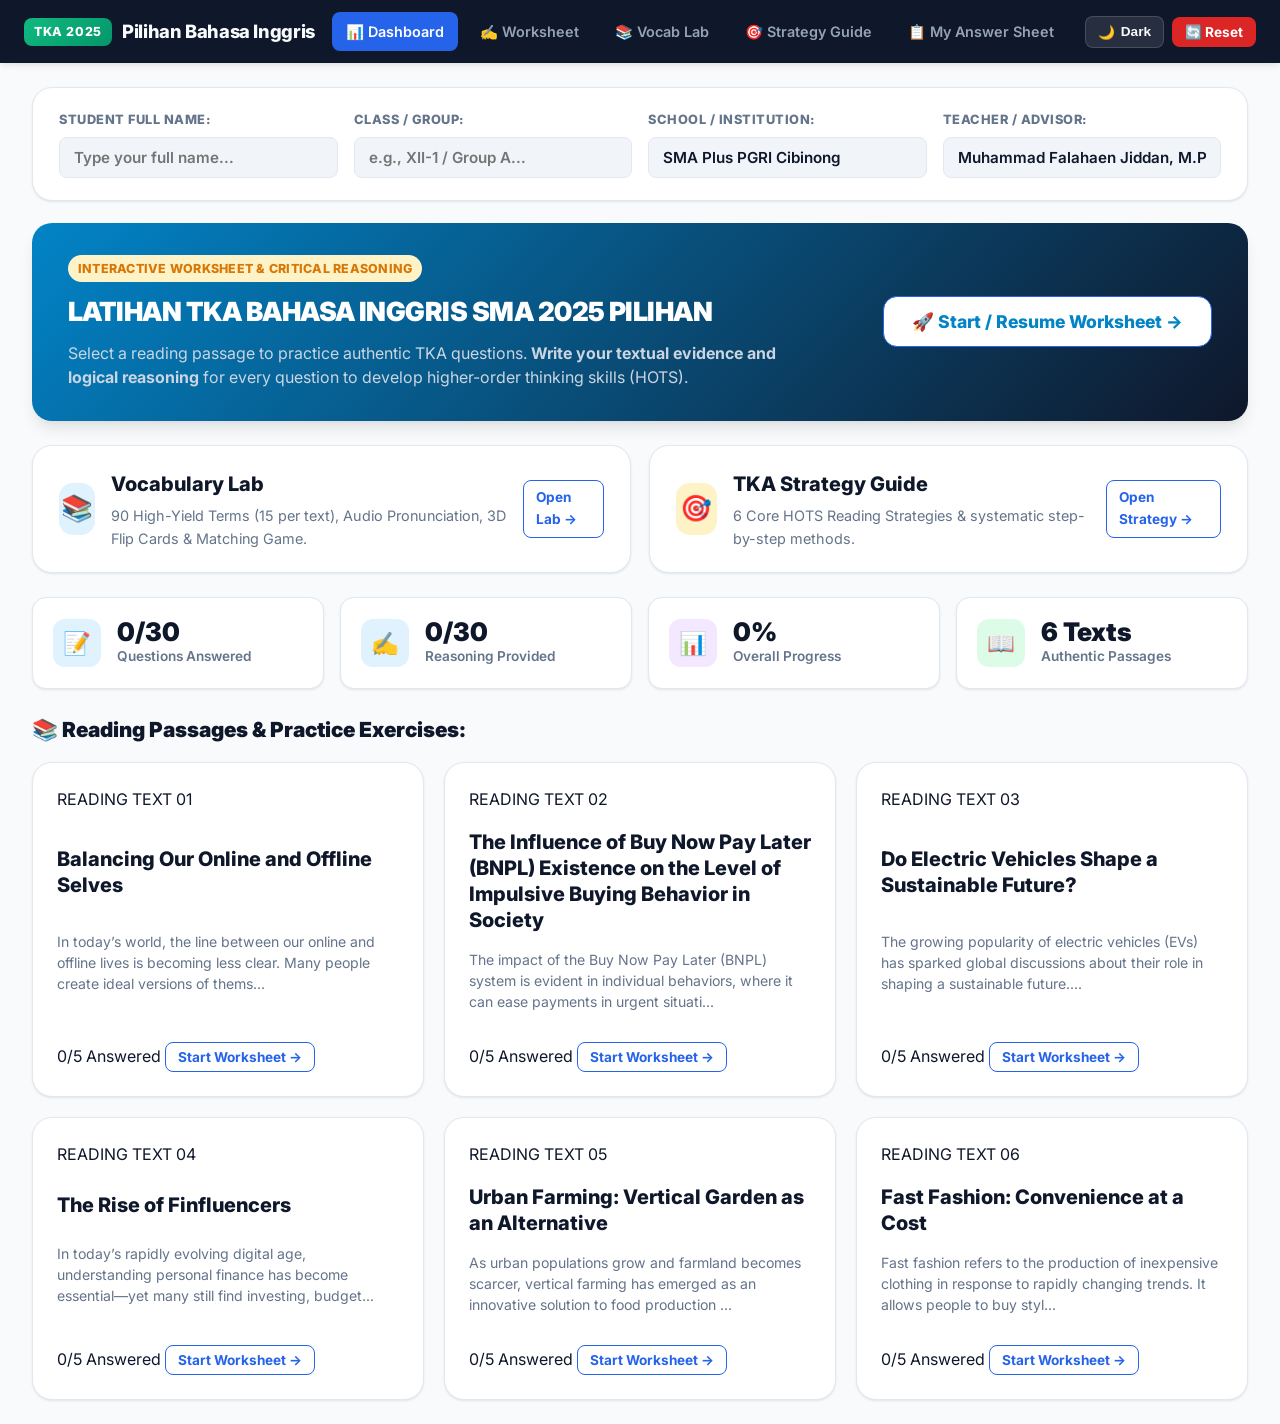
==== index.html @ 73c8a356 "Initial release: TKA Bahasa Inggris Pilihan 2025 Mobile Student Mode with 90 Specialized Vocab Lab t" ====
<!DOCTYPE html>
<html lang="en" data-theme="light">
<head>
  <meta charset="UTF-8">
  <meta name="viewport" content="width=device-width, initial-scale=1.0, maximum-scale=1.0, user-scalable=no">
  <title>LATIHAN TKA BAHASA INGGRIS SMA 2025 PILIHAN — Student Worksheet & Reasoning</title>
  <meta name="description" content="Latihan TKA Bahasa Inggris SMA 2025 Pilihan: 30 Soal HOTS Interaktif, Lembar Penalaran Kritis Siswa, Vocab Lab 90 Kata, & Panduan Strategi.">
  
  <!-- Google Fonts: Inter & Merriweather -->
  <link rel="preconnect" href="https://fonts.googleapis.com">
  <link rel="preconnect" href="https://fonts.gstatic.com" crossorigin>
  <link href="https://fonts.googleapis.com/css2?family=Inter:wght@400;500;600;700;800;900&family=Merriweather:ital,wght@0,300;0,400;0,700;1,300;1,400&display=swap" rel="stylesheet">
  
  <!-- Stylesheet -->
  <link rel="stylesheet" href="style.css">
</head>
<body>
  <div class="app-container">
    
    <!-- ==========================================
         TOP NAVIGATION BAR
    ========================================== -->
    <header class="navbar">
      <div class="nav-brand" onclick="setStudentView('dashboard')">
        <span class="student-badge">TKA 2025</span>
        <span class="brand-title">Pilihan Bahasa Inggris</span>
      </div>

      <nav>
        <ul class="nav-links">
          <li class="nav-item active" data-view="dashboard" onclick="setStudentView('dashboard')">📊 Dashboard</li>
          <li class="nav-item" data-view="student_workspace" onclick="setStudentView('student_workspace')">✍️ Worksheet</li>
          <li class="nav-item" data-view="vocab_lab" onclick="setStudentView('vocab_lab')">📚 Vocab Lab</li>
          <li class="nav-item" data-view="tka_strategy" onclick="setStudentView('tka_strategy')">🎯 Strategy Guide</li>
          <li class="nav-item" data-view="worksheet_summary" onclick="setStudentView('worksheet_summary')">📋 My Answer Sheet</li>
        </ul>
      </nav>

      <div class="nav-actions">
        <button class="btn-theme-toggle" id="theme-toggle" onclick="toggleStudentTheme()">
          <span id="theme-icon">🌙</span> <span id="theme-label">Dark</span>
        </button>
        <button class="btn btn-danger btn-sm" onclick="openStudentResetModal()">🔄 Reset</button>
      </div>
    </header>

    <!-- ==========================================
         MAIN VIEWS
    ========================================== -->
    <main class="main-view">

      <!-- 1. STUDENT DASHBOARD VIEW -->
      <section id="view-dashboard" class="view-section active">
        
        <!-- Student Identity Form Card -->
        <div class="student-id-card">
          <div class="student-input-group">
            <label class="student-input-label">Student Full Name:</label>
            <input type="text" id="input-student-name" class="student-input-field" placeholder="Type your full name..." onchange="saveStudentProfile()">
          </div>
          <div class="student-input-group">
            <label class="student-input-label">Class / Group:</label>
            <input type="text" id="input-student-class" class="student-input-field" placeholder="e.g., XII-1 / Group A..." onchange="saveStudentProfile()">
          </div>
          <div class="student-input-group">
            <label class="student-input-label">School / Institution:</label>
            <input type="text" id="input-student-school" class="student-input-field" value="SMA Plus PGRI Cibinong" onchange="saveStudentProfile()">
          </div>
          <div class="student-input-group">
            <label class="student-input-label">Teacher / Advisor:</label>
            <input type="text" id="input-student-teacher" class="student-input-field" value="Muhammad Falahaen Jiddan, M.Pd. Gr." onchange="saveStudentProfile()">
          </div>
        </div>

        <!-- Student Hero Banner -->
        <div class="dashboard-hero-banner" style="background: linear-gradient(135deg, #0284c7, #0f172a);">
          <div>
            <span class="badge badge-amber" style="margin-bottom: 8px;">INTERACTIVE WORKSHEET & CRITICAL REASONING</span>
            <div class="dash-banner-title">LATIHAN TKA BAHASA INGGRIS SMA 2025 PILIHAN</div>
            <p class="dash-banner-subtitle">
              Select a reading passage to practice authentic TKA questions. <strong>Write your textual evidence and logical reasoning</strong> for every question to develop higher-order thinking skills (HOTS).
            </p>
          </div>
          <div>
            <button class="btn btn-primary btn-lg" style="background: white; color: #0284c7; font-weight: 800;" onclick="openStudentWorkspace(1)">
              🚀 Start / Resume Worksheet →
            </button>
          </div>
        </div>

        <!-- Quick Hub Cards -->
        <div class="dash-hub-grid">
          <div class="dash-hub-card" onclick="setStudentView('vocab_lab')">
            <div class="hub-card-left">
              <div class="hub-icon-box" style="background: #e0f2fe; color: #0284c7;">📚</div>
              <div>
                <h3 style="font-size: 1.25rem; font-weight: 800; color: var(--text-main); margin-bottom: 4px;">Vocabulary Lab</h3>
                <p style="font-size: 0.9rem; color: var(--text-muted);">90 High-Yield Terms (15 per text), Audio Pronunciation, 3D Flip Cards & Matching Game.</p>
              </div>
            </div>
            <span class="btn btn-outline btn-sm">Open Lab →</span>
          </div>

          <div class="dash-hub-card" onclick="setStudentView('tka_strategy')">
            <div class="hub-card-left">
              <div class="hub-icon-box" style="background: var(--accent-amber-light); color: var(--accent-amber);">🎯</div>
              <div>
                <h3 style="font-size: 1.25rem; font-weight: 800; color: var(--text-main); margin-bottom: 4px;">TKA Strategy Guide</h3>
                <p style="font-size: 0.9rem; color: var(--text-muted);">6 Core HOTS Reading Strategies & systematic step-by-step methods.</p>
              </div>
            </div>
            <span class="btn btn-outline btn-sm">Open Strategy →</span>
          </div>
        </div>

        <!-- Stats Overview -->
        <div class="overview-stats-grid">
          <div class="stat-card">
            <div class="stat-icon" style="background: #e0f2fe; color: #0284c7;">📝</div>
            <div>
              <div class="stat-val" id="student-stat-answered">0/30</div>
              <div class="stat-label">Questions Answered</div>
            </div>
          </div>
          <div class="stat-card">
            <div class="stat-icon" style="background: var(--accent-cyan-light); color: var(--academic-blue);">✍️</div>
            <div>
              <div class="stat-val" id="student-stat-reasoned">0/30</div>
              <div class="stat-label">Reasoning Provided</div>
            </div>
          </div>
          <div class="stat-card">
            <div class="stat-icon" style="background: var(--accent-purple-light); color: var(--accent-purple);">📊</div>
            <div>
              <div class="stat-val" id="student-stat-progress">0%</div>
              <div class="stat-label">Overall Progress</div>
            </div>
          </div>
          <div class="stat-card">
            <div class="stat-icon" style="background: #dcfce7; color: #059669;">📖</div>
            <div>
              <div class="stat-val">6 Texts</div>
              <div class="stat-label">Authentic Passages</div>
            </div>
          </div>
        </div>

        <!-- 6 Text Cards Grid -->
        <h3 style="font-size: 1.3rem; font-weight: 900; color: var(--text-main); margin: 24px 0 16px 0;">📚 Reading Passages & Practice Exercises:</h3>
        <div class="text-cards-grid" id="student-dashboard-cards"></div>
      </section>

      <!-- 2. STUDENT WORKSPACE -->
      <section id="view-student_workspace" class="view-section">
        
        <!-- Top Toolbar -->
        <div class="workspace-top-bar">
          <div style="display: flex; align-items: center; gap: 12px; flex-wrap: wrap;">
            <button class="btn btn-secondary btn-sm" onclick="setStudentView('dashboard')">← Dashboard</button>
            <div id="student-ws-title" style="font-size: 1.15rem; font-weight: 800; color: var(--text-main);"></div>
          </div>

          <div class="font-size-control-group">
            <span style="font-size: 0.8rem; font-weight: 700; color: var(--text-muted); margin-right: 4px;">Typography:</span>
            <button class="btn-font-ctrl" onclick="changeStudentFontSize(-1)">A-</button>
            <button class="btn-font-ctrl" onclick="changeStudentFontSize(0)">Default</button>
            <button class="btn-font-ctrl" onclick="changeStudentFontSize(1)">A+</button>
            <button class="btn-font-ctrl" onclick="toggleStudentFontFamily()" style="margin-left: 6px;">Font: <span id="student-font-label">Serif</span></button>
          </div>
        </div>

        <!-- Mobile View Toggle -->
        <div class="mobile-tab-switch">
          <button class="mobile-switch-btn active" id="btn-mobile-read" onclick="setMobileViewTab('read')">📖 1. Read Passage</button>
          <button class="mobile-switch-btn" id="btn-mobile-quiz" onclick="setMobileViewTab('quiz')">✍️ 2. Questions & Reasons</button>
        </div>

        <!-- Split Grid Workspace -->
        <div class="workspace-split-container">
          
          <!-- LEFT PANEL: READING TEXT -->
          <div class="workspace-left-panel" id="student-reading-panel">
            <h2 class="reading-article-title" id="student-reading-title"></h2>
            <div class="reading-citation" id="student-reading-citation"></div>
            <div id="student-reading-content"></div>
          </div>

          <!-- RIGHT PANEL: QUESTIONS & REASONING -->
          <div class="workspace-right-panel" id="student-practice-panel">
            <div class="practice-header-bar">
              <span style="font-weight: 800; color: var(--text-main); font-size: 1.05rem;">Select Question Number:</span>
              <div class="practice-q-nav" id="student-practice-q-nav"></div>
            </div>

            <div id="student-practice-canvas"></div>
          </div>

        </div>
      </section>

      <!-- 3. VOCABULARY LAB (STUDENT VIEW) -->
      <section id="view-vocab_lab" class="view-section">
        <div class="global-vocab-container">
          <div style="background: var(--bg-card); padding: 24px 30px; border-radius: 14px; border: 1px solid var(--border-color); display: flex; justify-content: space-between; align-items: center; flex-wrap: wrap; gap: 16px;">
            <div>
              <h2 style="font-size: 1.6rem; font-weight: 900; color: var(--text-main); margin-bottom: 4px;">📚 Vocabulary & Concept Lab</h2>
              <p style="font-size: 0.95rem; color: var(--text-muted);">90 High-Yield Specialized Terms (15 per Text): 3D Flip Cards, Match Words Game, Context Quiz, and Live Search Master Table.</p>
            </div>
            <button class="btn btn-secondary btn-sm" onclick="setStudentView('dashboard')">← Dashboard</button>
          </div>

          <!-- Text Filter -->
          <div class="vocab-filter-pills">
            <button class="vocab-filter-pill active" data-textfilter="all" onclick="filterStudentVocab('all')">All Passages (90 Words)</button>
            <button class="vocab-filter-pill" data-textfilter="1" onclick="filterStudentVocab(1)">Text 1: Online & Offline (15)</button>
            <button class="vocab-filter-pill" data-textfilter="2" onclick="filterStudentVocab(2)">Text 2: BNPL Impact (15)</button>
            <button class="vocab-filter-pill" data-textfilter="3" onclick="filterStudentVocab(3)">Text 3: Electric Vehicles (15)</button>
            <button class="vocab-filter-pill" data-textfilter="4" onclick="filterStudentVocab(4)">Text 4: Finfluencers (15)</button>
            <button class="vocab-filter-pill" data-textfilter="5" onclick="filterStudentVocab(5)">Text 5: Vertical Garden (15)</button>
            <button class="vocab-filter-pill" data-textfilter="6" onclick="filterStudentVocab(6)">Text 6: Fast Fashion (15)</button>
          </div>

          <!-- Activity Nav -->
          <div class="vocab-activity-nav">
            <button class="vocab-mode-btn active" data-mode="flipcard" onclick="setStudentVocabActivity('flipcard')">🎴 1. 3D Flip Cards</button>
            <button class="vocab-mode-btn" data-mode="matching" onclick="setStudentVocabActivity('matching')">🧩 2. Match Words Game</button>
            <button class="vocab-mode-btn" data-mode="context" onclick="setStudentVocabActivity('context')">💡 3. Context Challenge</button>
            <button class="vocab-mode-btn" data-mode="list" onclick="setStudentVocabActivity('list')">📋 4. Word Master Table</button>
          </div>

          <div id="student-vocab-content-area"></div>
        </div>
      </section>

      <!-- 4. TKA STRATEGY (STUDENT VIEW) -->
      <section id="view-tka_strategy" class="view-section">
        <div class="strategy-container">
          <div style="background: var(--bg-card); padding: 24px 30px; border-radius: 14px; border: 1px solid var(--border-color); display: flex; justify-content: space-between; align-items: center; flex-wrap: wrap; gap: 16px;">
            <div>
              <h2 style="font-size: 1.6rem; font-weight: 900; color: var(--text-main); margin-bottom: 4px;">🎯 TKA Strategy Guide (HOTS Reading Formulas)</h2>
              <p style="font-size: 0.95rem; color: var(--text-muted);">6 Core Reading Comprehension Strategies, Systematic Steps, and Trap Analysis.</p>
            </div>
            <button class="btn btn-secondary btn-sm" onclick="setStudentView('dashboard')">← Dashboard</button>
          </div>

          <div class="strategy-grid" id="student-strategy-cards-container"></div>
        </div>
      </section>

      <!-- 5. WORKSHEET SUMMARY & CHECK (STUDENT VIEW) -->
      <section id="view-worksheet_summary" class="view-section">
        <div id="student-summary-container"></div>
      </section>

    </main>

    <!-- ==========================================
         FIXED BOTTOM NAVIGATION BAR (TOUCH UI FOR HP)
    ========================================== -->
    <nav class="mobile-bottom-nav">
      <div class="bottom-nav-item active" data-view="dashboard" onclick="setStudentView('dashboard')">
        <span class="nav-icon">📊</span>
        <span>Dashboard</span>
      </div>
      <div class="bottom-nav-item" data-view="student_workspace" onclick="setStudentView('student_workspace')">
        <span class="nav-icon">✍️</span>
        <span>Worksheet</span>
      </div>
      <div class="bottom-nav-item" data-view="vocab_lab" onclick="setStudentView('vocab_lab')">
        <span class="nav-icon">📚</span>
        <span>Vocab Lab</span>
      </div>
      <div class="bottom-nav-item" data-view="tka_strategy" onclick="setStudentView('tka_strategy')">
        <span class="nav-icon">🎯</span>
        <span>Strategy</span>
      </div>
      <div class="bottom-nav-item" data-view="worksheet_summary" onclick="setStudentView('worksheet_summary')">
        <span class="nav-icon">📋</span>
        <span>Answer Sheet</span>
      </div>
    </nav>

    <!-- Floating Action Button for Peek Passage on Mobile -->
    <button class="btn-floating-peek" onclick="openPeekModal()" title="Peek Reading Passage">
      <span>👀 Peek Passage</span>
    </button>

    <!-- Bottom Sheet Modal Drawer for Peek Passage -->
    <div class="bottom-sheet-overlay" id="peek-sheet-overlay">
      <div class="bottom-sheet-drawer">
        <div class="bottom-sheet-header">
          <h3 id="peek-sheet-title" style="font-size: 1.15rem; font-weight: 800; color: var(--text-main);"></h3>
          <button class="btn btn-secondary btn-sm" onclick="closePeekModal()">✕ Close</button>
        </div>
        <div class="bottom-sheet-body" id="peek-sheet-body"></div>
      </div>
    </div>

    <!-- Reset Confirmation Modal -->
    <div class="modal-overlay" id="student-reset-modal">
      <div class="modal-content">
        <h3 style="font-size: 1.35rem; font-weight: 800; color: var(--accent-red); margin-bottom: 12px;">⚠️ Reset Worksheet?</h3>
        <p style="font-size: 0.95rem; color: var(--text-secondary); margin-bottom: 24px; line-height: 1.6;">
          This action will permanently clear all your selected answers and written reasoning. Are you sure you want to reset?
        </p>
        <div style="display: flex; justify-content: flex-end; gap: 12px;">
          <button class="btn btn-secondary" onclick="closeStudentModal('student-reset-modal')">Cancel</button>
          <button class="btn btn-danger" onclick="confirmStudentReset()">Yes, Reset Worksheet</button>
        </div>
      </div>
    </div>

    <!-- Toast Notification -->
    <div class="toast-container" id="toast-container"></div>

  </div>

  <!-- Scripts -->
  <script src="data.js"></script>
  <script src="student.js"></script>
</body>
</html>
---- style.css ----
/* ==========================================
   MPI TKA BAHASA INGGRIS - NARRATIVE TEXT
   STYLESHEET (style.css)
   Mobile-First Touch UI, Responsive Desktop Split View,
   4-Pillar Strategy Accordion, 3D Flipcards, Match Game,
   Floating Peek Bottom Sheet & Clean Print Layout.
========================================== */

:root {
  /* Common Accents */
  --academic-blue: #2563eb;
  --academic-blue-light: #3b82f6;
  --academic-blue-dark: #1d4ed8;
  --accent-cyan: #0ea5e9;
  --accent-cyan-light: #e0f2fe;
  --accent-teal: #0d9488;
  --accent-teal-light: #ccfbf1;
  --accent-amber: #d97706;
  --accent-amber-light: #fef3c7;
  --accent-red: #dc2626;
  --accent-red-light: #fee2e2;
  --accent-green: #16a34a;
  --accent-green-light: #dcfce7;
  --accent-purple: #9333ea;
  --accent-purple-light: #f3e8ff;

  /* LIGHT THEME VARIABLES */
  --bg-main: #f8fafc;
  --bg-card: #ffffff;
  --bg-card-alt: #f1f5f9;
  --bg-card-hover: #f8fafc;
  --bg-nav: #0f172a;
  --border-color: #e2e8f0;
  --border-focus: #3b82f6;

  --text-main: #0f172a;
  --text-secondary: #334155;
  --text-muted: #64748b;
  --text-light: #f8fafc;

  --reading-bg: #ffffff;
  --reading-text: #1e293b;
  --reading-border: #e2e8f0;
  --reading-p-num-bg: #e0f2fe;
  --reading-p-num-text: #0369a1;

  --shadow-sm: 0 1px 3px rgba(0,0,0,0.06), 0 1px 2px rgba(0,0,0,0.04);
  --shadow-md: 0 4px 6px -1px rgba(0,0,0,0.08), 0 2px 4px -2px rgba(0,0,0,0.05);
  --shadow-lg: 0 10px 15px -3px rgba(0,0,0,0.1), 0 4px 6px -4px rgba(0,0,0,0.05);
  --shadow-xl: 0 20px 25px -5px rgba(0,0,0,0.12), 0 8px 10px -6px rgba(0,0,0,0.06);

  --radius-sm: 8px;
  --radius-md: 14px;
  --radius-lg: 20px;
  --radius-full: 9999px;

  --font-sans: 'Inter', -apple-system, BlinkMacSystemFont, 'Segoe UI', Roboto, Helvetica, Arial, sans-serif;
  --font-serif: 'Merriweather', Georgia, serif;
}

/* DARK THEME VARIABLES */
[data-theme="dark"] {
  --bg-main: #0b0f19;
  --bg-card: #131b2e;
  --bg-card-alt: #1e293b;
  --bg-card-hover: #1c263c;
  --bg-nav: #070a12;
  --border-color: #27354f;
  --border-focus: #60a5fa;

  --text-main: #f1f5f9;
  --text-secondary: #cbd5e1;
  --text-muted: #94a3b8;
  --text-light: #ffffff;

  --reading-bg: #111827;
  --reading-text: #f3f4f6;
  --reading-border: #1f2937;
  --reading-p-num-bg: #1e3a8a;
  --reading-p-num-text: #93c5fd;

  --accent-cyan-light: #082f49;
  --accent-teal-light: #042f2e;
  --accent-amber-light: #451a03;
  --accent-red-light: #450a0a;
  --accent-green-light: #052e16;
  --accent-purple-light: #3b0764;

  --shadow-sm: 0 1px 3px rgba(0,0,0,0.4);
  --shadow-md: 0 4px 8px rgba(0,0,0,0.5);
  --shadow-lg: 0 10px 20px rgba(0,0,0,0.6);
  --shadow-xl: 0 20px 30px rgba(0,0,0,0.7);
}

/* RESET & BASE */
* {
  margin: 0;
  padding: 0;
  box-sizing: border-box;
  -webkit-tap-highlight-color: transparent;
  transition: background-color 0.2s ease, border-color 0.2s ease, color 0.2s ease;
}

button, a, input, select, textarea, .option-card, .btn, .nav-item, .flip-card-inner, .match-item, .q-pill, .vocab-filter-pill, .vocab-mode-btn, .tab-btn {
  touch-action: manipulation !important;
}

body {
  font-family: var(--font-sans);
  background-color: var(--bg-main);
  color: var(--text-main);
  line-height: 1.6;
  min-height: 100vh;
  display: flex;
  flex-direction: column;
}

.app-container {
  display: flex;
  flex-direction: column;
  min-height: 100vh;
  width: 100%;
}

/* ==========================================
   TOP HEADER NAVBAR
========================================== */
.navbar {
  background-color: var(--bg-nav);
  color: var(--text-light);
  padding: 12px 24px;
  display: flex;
  justify-content: space-between;
  align-items: center;
  position: sticky;
  top: 0;
  z-index: 100;
  box-shadow: var(--shadow-md);
}

.nav-brand {
  display: flex;
  align-items: center;
  gap: 10px;
  cursor: pointer;
  user-select: none;
}

.brand-badge {
  background: linear-gradient(135deg, #2563eb, #3b82f6);
  color: white;
  font-size: 0.78rem;
  font-weight: 800;
  padding: 4px 10px;
  border-radius: var(--radius-sm);
  letter-spacing: 0.05em;
}

.student-badge {
  background: linear-gradient(135deg, #10b981, #059669);
  color: white;
  font-size: 0.78rem;
  font-weight: 800;
  padding: 4px 10px;
  border-radius: var(--radius-sm);
  letter-spacing: 0.05em;
}

.brand-title {
  font-size: 1.15rem;
  font-weight: 800;
  letter-spacing: -0.02em;
}

.nav-links {
  display: flex;
  list-style: none;
  gap: 8px;
}

.nav-item {
  padding: 8px 14px;
  border-radius: var(--radius-sm);
  cursor: pointer;
  font-weight: 600;
  font-size: 0.9rem;
  color: #94a3b8;
  display: flex;
  align-items: center;
  gap: 6px;
  transition: all 0.2s ease;
}

.nav-item:hover {
  background-color: rgba(255,255,255,0.08);
  color: #f8fafc;
}

.nav-item.active {
  background-color: var(--academic-blue);
  color: white;
}

.nav-actions {
  display: flex;
  align-items: center;
  gap: 8px;
}

.btn-theme-toggle {
  background: rgba(255,255,255,0.1);
  border: 1px solid rgba(255,255,255,0.15);
  color: #f8fafc;
  padding: 7px 12px;
  border-radius: var(--radius-sm);
  font-size: 0.85rem;
  font-weight: 600;
  cursor: pointer;
  display: flex;
  align-items: center;
  gap: 6px;
}

.btn-theme-toggle:hover {
  background: rgba(255,255,255,0.2);
}

/* ==========================================
   FIXED BOTTOM NAVIGATION BAR (MOBILE TOUCH)
========================================== */
.mobile-bottom-nav {
  display: none;
  position: fixed;
  bottom: 0;
  left: 0;
  right: 0;
  height: 64px;
  background-color: var(--bg-card);
  border-top: 1px solid var(--border-color);
  box-shadow: 0 -4px 12px rgba(0,0,0,0.08);
  z-index: 200;
  padding-bottom: env(safe-area-inset-bottom);
  justify-content: space-around;
  align-items: center;
}

.bottom-nav-item {
  flex: 1;
  display: flex;
  flex-direction: column;
  align-items: center;
  justify-content: center;
  padding: 6px 4px;
  color: var(--text-muted);
  text-decoration: none;
  font-size: 0.72rem;
  font-weight: 700;
  cursor: pointer;
  transition: all 0.2s ease;
  user-select: none;
}

.bottom-nav-item .nav-icon {
  font-size: 1.25rem;
  margin-bottom: 2px;
}

.bottom-nav-item.active {
  color: var(--academic-blue);
}

.bottom-nav-item.active .nav-icon {
  transform: translateY(-2px);
}

/* ==========================================
   BUTTONS & BADGES
========================================== */
.btn {
  display: inline-flex;
  align-items: center;
  justify-content: center;
  gap: 8px;
  padding: 10px 18px;
  border-radius: var(--radius-sm);
  font-size: 0.95rem;
  font-weight: 700;
  cursor: pointer;
  border: 1.5px solid transparent;
  transition: all 0.2s ease;
  text-decoration: none;
  font-family: inherit;
}

.btn-primary {
  background-color: var(--academic-blue);
  color: white;
  border-color: var(--academic-blue);
}
.btn-primary:hover {
  background-color: var(--academic-blue-dark);
}

.btn-secondary {
  background-color: var(--bg-card-alt);
  color: var(--text-main);
  border-color: var(--border-color);
}
.btn-secondary:hover {
  background-color: var(--bg-card-hover);
  border-color: var(--border-focus);
}

.btn-success {
  background-color: var(--accent-green);
  color: white;
}
.btn-success:hover {
  background-color: #15803d;
}

.btn-danger {
  background-color: var(--accent-red);
  color: white;
}
.btn-danger:hover {
  background-color: #b91c1c;
}

.btn-outline {
  background: transparent;
  border-color: var(--academic-blue);
  color: var(--academic-blue);
}
.btn-outline:hover {
  background: var(--academic-blue);
  color: white;
}

.btn-sm {
  padding: 6px 12px;
  font-size: 0.85rem;
}

.btn-lg {
  padding: 14px 28px;
  font-size: 1.1rem;
  border-radius: var(--radius-md);
}

.badge {
  display: inline-flex;
  align-items: center;
  gap: 4px;
  padding: 4px 10px;
  border-radius: var(--radius-full);
  font-size: 0.78rem;
  font-weight: 800;
  letter-spacing: 0.02em;
  text-transform: uppercase;
}

.badge-blue { background: var(--accent-cyan-light); color: var(--academic-blue); }
.badge-green { background: var(--accent-green-light); color: var(--accent-green); }
.badge-amber { background: var(--accent-amber-light); color: var(--accent-amber); }
.badge-red { background: var(--accent-red-light); color: var(--accent-red); }
.badge-purple { background: var(--accent-purple-light); color: var(--accent-purple); }
.badge-gray { background: var(--bg-card-alt); color: var(--text-muted); }

/* ==========================================
   MAIN VIEWS
========================================== */
.main-view {
  flex: 1;
  padding: 24px 32px;
  max-width: 1560px;
  width: 100%;
  margin: 0 auto;
}

.view-section {
  display: none;
  animation: fadeIn 0.25s ease-out;
}

.view-section.active {
  display: block;
}

@keyframes fadeIn {
  from { opacity: 0; transform: translateY(6px); }
  to { opacity: 1; transform: translateY(0); }
}

/* ==========================================
   MODUL 1: DASHBOARD & IDENTITY
========================================== */
.student-id-card {
  background: var(--bg-card);
  border: 1px solid var(--border-color);
  border-radius: var(--radius-lg);
  padding: 22px 26px;
  margin-bottom: 22px;
  box-shadow: var(--shadow-sm);
  display: grid;
  grid-template-columns: repeat(auto-fit, minmax(220px, 1fr));
  gap: 16px;
  align-items: center;
}

.student-input-group {
  display: flex;
  flex-direction: column;
  gap: 6px;
}

.student-input-label {
  font-size: 0.8rem;
  font-weight: 800;
  color: var(--text-muted);
  text-transform: uppercase;
  letter-spacing: 0.04em;
}

.student-input-field {
  padding: 10px 14px;
  border-radius: var(--radius-sm);
  border: 1.5px solid var(--border-color);
  background: var(--bg-card-alt);
  color: var(--text-main);
  font-family: inherit;
  font-size: 0.95rem;
  font-weight: 600;
}

.student-input-field:focus {
  outline: none;
  border-color: var(--academic-blue);
  background: var(--bg-card);
}

.dashboard-hero-banner {
  background: linear-gradient(135deg, #1e3a8a, #0f172a);
  color: white;
  border-radius: var(--radius-lg);
  padding: 32px 36px;
  display: flex;
  justify-content: space-between;
  align-items: center;
  flex-wrap: wrap;
  gap: 20px;
  box-shadow: var(--shadow-lg);
  margin-bottom: 24px;
}

.dash-banner-title {
  font-size: 1.65rem;
  font-weight: 900;
  margin-bottom: 8px;
  letter-spacing: -0.02em;
}

.dash-banner-subtitle {
  font-size: 1rem;
  color: #cbd5e1;
  max-width: 720px;
  line-height: 1.5;
}

.developer-profile-card {
  background: var(--bg-card);
  border: 1px solid var(--border-color);
  border-radius: var(--radius-lg);
  padding: 24px 28px;
  margin-bottom: 24px;
  box-shadow: var(--shadow-sm);
}

.dev-profile-header {
  display: flex;
  align-items: center;
  gap: 16px;
  margin-bottom: 18px;
}

.dev-avatar-box {
  width: 56px;
  height: 56px;
  border-radius: 50%;
  background: var(--accent-cyan-light);
  color: var(--academic-blue);
  display: flex;
  align-items: center;
  justify-content: center;
  font-size: 1.8rem;
  font-weight: 800;
}

.dev-badge-row {
  display: flex;
  flex-wrap: wrap;
  gap: 8px;
  margin-bottom: 6px;
}

.dev-name {
  font-size: 1.3rem;
  font-weight: 900;
  color: var(--text-main);
}

.dev-role {
  font-size: 0.92rem;
  color: var(--text-muted);
}

.dev-details-grid {
  display: grid;
  grid-template-columns: repeat(auto-fit, minmax(260px, 1fr));
  gap: 14px;
  background: var(--bg-card-alt);
  padding: 16px 20px;
  border-radius: var(--radius-md);
  margin-bottom: 14px;
}

.dev-detail-item {
  display: flex;
  align-items: center;
  gap: 10px;
}

.dev-detail-icon {
  font-size: 1.4rem;
}

.dev-detail-label {
  font-size: 0.78rem;
  font-weight: 800;
  color: var(--text-muted);
  text-transform: uppercase;
}

.dev-detail-value {
  font-size: 0.95rem;
  font-weight: 700;
  color: var(--text-main);
}

.dev-bio-quote {
  font-size: 0.92rem;
  color: var(--text-secondary);
  font-style: italic;
  line-height: 1.5;
  border-left: 3px solid var(--academic-blue);
  padding-left: 14px;
}

/* Stats Grid */
.overview-stats-grid {
  display: grid;
  grid-template-columns: repeat(auto-fit, minmax(200px, 1fr));
  gap: 16px;
  margin-bottom: 24px;
}

.stat-card {
  background: var(--bg-card);
  border: 1px solid var(--border-color);
  border-radius: var(--radius-md);
  padding: 20px;
  box-shadow: var(--shadow-sm);
  display: flex;
  align-items: center;
  gap: 16px;
}

.stat-icon {
  width: 48px;
  height: 48px;
  border-radius: 12px;
  background: var(--accent-cyan-light);
  color: var(--academic-blue);
  display: flex;
  align-items: center;
  justify-content: center;
  font-size: 1.4rem;
  font-weight: 800;
}

.stat-val {
  font-size: 1.6rem;
  font-weight: 900;
  color: var(--text-main);
  line-height: 1.1;
}

.stat-label {
  font-size: 0.85rem;
  color: var(--text-muted);
  font-weight: 600;
}

/* Hub Cards Grid */
.dash-hub-grid {
  display: grid;
  grid-template-columns: repeat(auto-fit, minmax(320px, 1fr));
  gap: 18px;
  margin-bottom: 24px;
}

.dash-hub-card {
  background: var(--bg-card);
  border: 1px solid var(--border-color);
  border-radius: var(--radius-lg);
  padding: 22px 26px;
  cursor: pointer;
  display: flex;
  justify-content: space-between;
  align-items: center;
  box-shadow: var(--shadow-sm);
  transition: all 0.2s ease;
}

.dash-hub-card:hover {
  transform: translateY(-2px);
  border-color: var(--academic-blue);
  box-shadow: var(--shadow-md);
}

.hub-card-left {
  display: flex;
  align-items: center;
  gap: 16px;
}

.hub-icon-box {
  width: 52px;
  height: 52px;
  border-radius: 14px;
  display: flex;
  align-items: center;
  justify-content: center;
  font-size: 1.6rem;
}

/* Material / Text Cards Grid */
.text-cards-grid {
  display: grid;
  grid-template-columns: repeat(auto-fit, minmax(300px, 1fr));
  gap: 20px;
}

.text-card {
  background: var(--bg-card);
  border: 1px solid var(--border-color);
  border-radius: var(--radius-lg);
  padding: 24px;
  box-shadow: var(--shadow-sm);
  display: flex;
  flex-direction: column;
  justify-content: space-between;
  gap: 16px;
  transition: all 0.2s ease;
}

.text-card:hover {
  border-color: var(--academic-blue);
  transform: translateY(-2px);
  box-shadow: var(--shadow-md);
}

.text-card-top {
  display: flex;
  justify-content: space-between;
  align-items: flex-start;
  margin-bottom: 8px;
}

.text-card-title {
  font-size: 1.25rem;
  font-weight: 800;
  color: var(--text-main);
  line-height: 1.3;
}

.text-card-meta {
  font-size: 0.85rem;
  color: var(--text-muted);
  margin-top: 4px;
}

.text-progress-bar-container {
  width: 100%;
  height: 8px;
  background: var(--bg-card-alt);
  border-radius: var(--radius-full);
  overflow: hidden;
  margin-top: 8px;
}

.text-progress-bar-fill {
  height: 100%;
  background: var(--academic-blue);
  border-radius: var(--radius-full);
  transition: width 0.3s ease;
}

/* ==========================================
   MODUL 2: WORKSHEET & STUDENT REASONING
========================================== */
.workspace-top-bar {
  background: var(--bg-card);
  border: 1px solid var(--border-color);
  border-radius: var(--radius-md);
  padding: 14px 20px;
  display: flex;
  justify-content: space-between;
  align-items: center;
  flex-wrap: wrap;
  gap: 12px;
  margin-bottom: 16px;
  box-shadow: var(--shadow-sm);
}

.font-size-control-group {
  display: flex;
  align-items: center;
  gap: 4px;
}

.btn-font-ctrl {
  background: var(--bg-card-alt);
  border: 1px solid var(--border-color);
  color: var(--text-main);
  padding: 6px 12px;
  border-radius: var(--radius-sm);
  font-size: 0.85rem;
  font-weight: 700;
  cursor: pointer;
}

.btn-font-ctrl:hover {
  border-color: var(--academic-blue);
  color: var(--academic-blue);
}

/* Mobile Segmented Switcher */
.mobile-tab-switch {
  display: none;
  width: 100%;
  background: var(--bg-card);
  border: 1px solid var(--border-color);
  border-radius: var(--radius-md);
  padding: 6px;
  margin-bottom: 16px;
  gap: 6px;
}

.mobile-switch-btn {
  flex: 1;
  padding: 10px;
  border-radius: var(--radius-sm);
  border: none;
  font-size: 0.9rem;
  font-weight: 700;
  cursor: pointer;
  background: transparent;
  color: var(--text-muted);
  text-align: center;
  transition: all 0.2s ease;
}

.mobile-switch-btn.active {
  background: var(--academic-blue);
  color: white;
}

/* Split Workspace */
.workspace-split-container {
  display: grid;
  grid-template-columns: 1.15fr 1fr;
  gap: 20px;
  align-items: start;
}

.workspace-left-panel {
  background: var(--reading-bg);
  border: 1px solid var(--reading-border);
  border-radius: var(--radius-lg);
  padding: 28px 32px;
  box-shadow: var(--shadow-sm);
  max-height: calc(100vh - 180px);
  overflow-y: auto;
}

.workspace-right-panel {
  background: var(--bg-card);
  border: 1px solid var(--border-color);
  border-radius: var(--radius-lg);
  padding: 28px 32px;
  box-shadow: var(--shadow-sm);
  max-height: calc(100vh - 180px);
  overflow-y: auto;
}

/* Reading Article Formatting */
.reading-article-title {
  font-size: 1.5rem;
  font-weight: 900;
  color: var(--text-main);
  margin-bottom: 6px;
  line-height: 1.3;
}

.reading-citation {
  font-size: 0.85rem;
  color: var(--text-muted);
  font-style: italic;
  margin-bottom: 20px;
  padding-bottom: 14px;
  border-bottom: 1px solid var(--border-color);
}

.reading-paragraph {
  font-family: var(--font-serif);
  font-size: 1.12rem;
  line-height: 1.8;
  color: var(--reading-text);
  margin-bottom: 18px;
  position: relative;
  padding-left: 44px;
}

.p-number {
  position: absolute;
  left: 0;
  top: 2px;
  font-family: var(--font-sans);
  font-size: 0.78rem;
  font-weight: 800;
  background: var(--reading-p-num-bg);
  color: var(--reading-p-num-text);
  padding: 2px 7px;
  border-radius: 4px;
  user-select: none;
}

/* Question Panel */
.practice-header-bar {
  display: flex;
  flex-direction: column;
  gap: 12px;
  margin-bottom: 20px;
  padding-bottom: 16px;
  border-bottom: 1px solid var(--border-color);
}

.practice-q-nav {
  display: flex;
  gap: 6px;
  overflow-x: auto;
  padding-bottom: 6px;
  scrollbar-width: thin;
}

.q-pill {
  flex: 0 0 auto;
  width: 36px;
  height: 36px;
  border-radius: var(--radius-sm);
  border: 1.5px solid var(--border-color);
  background: var(--bg-card-alt);
  color: var(--text-main);
  font-size: 0.85rem;
  font-weight: 800;
  cursor: pointer;
  display: flex;
  align-items: center;
  justify-content: center;
  transition: all 0.2s ease;
}

.q-pill:hover {
  border-color: var(--academic-blue);
}

.q-pill.active {
  background: var(--academic-blue);
  color: white;
  border-color: var(--academic-blue);
}

.q-pill.answered {
  border-color: var(--accent-green);
  background: var(--accent-green-light);
  color: var(--accent-green);
}

.q-pill.answered.active {
  background: var(--academic-blue);
  color: white;
  border-color: var(--academic-blue);
}

.question-meta-row {
  display: flex;
  justify-content: space-between;
  align-items: center;
  margin-bottom: 12px;
}

.question-stem-text {
  font-size: 1.15rem;
  font-weight: 800;
  color: var(--text-main);
  line-height: 1.5;
  margin-bottom: 18px;
  white-space: pre-line;
}

/* Option Cards */
.options-list {
  display: flex;
  flex-direction: column;
  gap: 10px;
  margin-bottom: 20px;
}

.option-card {
  background: var(--bg-card-alt);
  border: 1.5px solid var(--border-color);
  border-radius: var(--radius-md);
  padding: 14px 18px;
  cursor: pointer;
  display: flex;
  align-items: flex-start;
  gap: 12px;
  transition: all 0.2s ease;
}

.option-card:hover {
  border-color: var(--academic-blue);
  background: var(--bg-card);
}

.option-card.selected {
  background: var(--accent-cyan-light);
  border-color: var(--academic-blue);
  box-shadow: 0 0 0 2px rgba(37, 99, 235, 0.2);
}

.opt-radio-circle {
  width: 22px;
  height: 22px;
  border-radius: 50%;
  border: 2px solid var(--border-color);
  background: var(--bg-card);
  margin-top: 2px;
  flex-shrink: 0;
  display: flex;
  align-items: center;
  justify-content: center;
  font-size: 0.75rem;
  font-weight: 800;
}

.option-card.selected .opt-radio-circle {
  border-color: var(--academic-blue);
  background: var(--academic-blue);
  color: white;
}

.opt-checkbox-box {
  width: 22px;
  height: 22px;
  border-radius: 6px;
  border: 2px solid var(--border-color);
  background: var(--bg-card);
  margin-top: 2px;
  flex-shrink: 0;
  display: flex;
  align-items: center;
  justify-content: center;
  font-size: 0.85rem;
  font-weight: 800;
}

.option-card.selected .opt-checkbox-box {
  border-color: var(--academic-blue);
  background: var(--academic-blue);
  color: white;
}

.opt-text {
  font-size: 0.98rem;
  font-weight: 600;
  color: var(--text-main);
  line-height: 1.45;
}

/* Categorization & True/False Tables */
.interactive-table {
  width: 100%;
  border-collapse: collapse;
  margin-bottom: 20px;
  border-radius: var(--radius-md);
  overflow: hidden;
  border: 1px solid var(--border-color);
}

.interactive-table th, .interactive-table td {
  padding: 12px 14px;
  border: 1px solid var(--border-color);
  font-size: 0.92rem;
}

.interactive-table th {
  background: var(--bg-card-alt);
  font-weight: 800;
  color: var(--text-main);
  text-align: left;
}

.interactive-table td {
  background: var(--bg-card);
  color: var(--text-main);
}

.table-choice-label {
  display: inline-flex;
  align-items: center;
  gap: 6px;
  cursor: pointer;
  font-weight: 700;
}

/* Reasoning Box */
.reasoning-box-wrapper {
  background: var(--bg-card-alt);
  border: 1.5px solid var(--border-color);
  border-left: 4px solid var(--academic-blue);
  border-radius: var(--radius-md);
  padding: 16px 20px;
  margin-top: 18px;
  margin-bottom: 22px;
}

.reasoning-header {
  display: flex;
  justify-content: space-between;
  align-items: center;
  margin-bottom: 6px;
}

.reasoning-title {
  font-size: 0.95rem;
  font-weight: 800;
  color: var(--text-main);
  display: flex;
  align-items: center;
  gap: 6px;
}

.reasoning-char-count {
  font-size: 0.78rem;
  font-weight: 700;
  color: var(--text-muted);
}

.reasoning-subtext {
  font-size: 0.84rem;
  color: var(--text-muted);
  margin-bottom: 10px;
  line-height: 1.4;
}

.student-reason-textarea {
  width: 100%;
  min-height: 90px;
  padding: 12px 14px;
  border-radius: var(--radius-sm);
  border: 1.5px solid var(--border-color);
  background: var(--bg-card);
  color: var(--text-main);
  font-family: var(--font-sans);
  font-size: 0.95rem;
  line-height: 1.5;
  resize: vertical;
}

.student-reason-textarea:focus {
  outline: none;
  border-color: var(--academic-blue);
  box-shadow: 0 0 0 3px rgba(37, 99, 235, 0.15);
}

/* Floating Action Button (Peek Passage) */
.btn-floating-peek {
  display: none;
  position: fixed;
  bottom: 80px;
  right: 18px;
  z-index: 150;
  background: var(--academic-blue);
  color: white;
  padding: 12px 18px;
  border-radius: var(--radius-full);
  box-shadow: var(--shadow-xl);
  font-weight: 800;
  font-size: 0.9rem;
  border: none;
  cursor: pointer;
  align-items: center;
  gap: 6px;
}

/* Bottom Sheet Drawer for Peek Passage */
.bottom-sheet-overlay {
  position: fixed;
  top: 0;
  left: 0;
  right: 0;
  bottom: 0;
  background: rgba(11, 15, 25, 0.6);
  backdrop-filter: blur(4px);
  z-index: 1000;
  opacity: 0;
  pointer-events: none !important;
  transition: opacity 0.25s ease;
}

.bottom-sheet-overlay.active {
  opacity: 1;
  pointer-events: auto !important;
}

.bottom-sheet-drawer {
  position: fixed;
  bottom: 0;
  left: 0;
  right: 0;
  max-height: 82vh;
  background: var(--bg-card);
  border-top-left-radius: var(--radius-lg);
  border-top-right-radius: var(--radius-lg);
  padding: 24px;
  box-shadow: var(--shadow-xl);
  z-index: 1001;
  transform: translateY(100%);
  transition: transform 0.3s cubic-bezier(0.16, 1, 0.3, 1);
  display: flex;
  flex-direction: column;
}

.bottom-sheet-overlay.active .bottom-sheet-drawer {
  transform: translateY(0);
}

.bottom-sheet-header {
  display: flex;
  justify-content: space-between;
  align-items: center;
  padding-bottom: 14px;
  border-bottom: 1px solid var(--border-color);
  margin-bottom: 16px;
}

.bottom-sheet-body {
  overflow-y: auto;
  max-height: 65vh;
  padding-bottom: 24px;
}

/* ==========================================
   MODUL 3: VOCABULARY LAB (4 MODES)
========================================== */
.global-vocab-container {
  display: flex;
  flex-direction: column;
  gap: 20px;
}

.vocab-filter-pills {
  display: flex;
  gap: 8px;
  flex-wrap: wrap;
}

.vocab-filter-pill {
  padding: 8px 16px;
  border-radius: var(--radius-full);
  background: var(--bg-card);
  border: 1.5px solid var(--border-color);
  color: var(--text-secondary);
  font-size: 0.88rem;
  font-weight: 700;
  cursor: pointer;
  transition: all 0.2s ease;
}

.vocab-filter-pill:hover {
  border-color: var(--academic-blue);
  color: var(--academic-blue);
}

.vocab-filter-pill.active {
  background: var(--academic-blue);
  color: white;
  border-color: var(--academic-blue);
}

.vocab-activity-nav {
  display: flex;
  gap: 8px;
  flex-wrap: wrap;
  background: var(--bg-card-alt);
  padding: 6px;
  border-radius: var(--radius-md);
}

.vocab-mode-btn {
  padding: 10px 18px;
  border-radius: var(--radius-sm);
  border: none;
  background: transparent;
  color: var(--text-muted);
  font-weight: 800;
  font-size: 0.92rem;
  cursor: pointer;
  transition: all 0.2s ease;
}

.vocab-mode-btn.active {
  background: var(--bg-card);
  color: var(--text-main);
  box-shadow: var(--shadow-sm);
}

/* 1. 3D Flip Cards */
.flip-cards-grid {
  display: grid;
  grid-template-columns: repeat(auto-fit, minmax(280px, 1fr));
  gap: 20px;
  perspective: 1200px;
}

.flip-card-wrapper {
  height: 310px;
}

.flip-card-inner {
  position: relative;
  width: 100%;
  height: 100%;
  text-align: left;
  transition: transform 0.6s cubic-bezier(0.4, 0, 0.2, 1);
  transform-style: preserve-3d;
  cursor: pointer;
}

.flip-card-inner.flipped {
  transform: rotateY(180deg);
}

.flip-card-front, .flip-card-back {
  position: absolute;
  width: 100%;
  height: 100%;
  -webkit-backface-visibility: hidden;
  backface-visibility: hidden;
  border-radius: var(--radius-lg);
  padding: 24px;
  box-shadow: var(--shadow-sm);
  border: 1px solid var(--border-color);
  display: flex;
  flex-direction: column;
  justify-content: space-between;
}

.flip-card-front {
  background: var(--bg-card);
  border-top: 4px solid var(--academic-blue);
}

.flip-card-back {
  background: var(--bg-card-alt);
  transform: rotateY(180deg);
  border-top: 4px solid var(--accent-green);
  overflow-y: auto;
}

.word-title {
  font-size: 1.6rem;
  font-weight: 900;
  color: var(--text-main);
  margin-top: 4px;
}

.pos-tag {
  font-size: 0.85rem;
  font-weight: 700;
  color: var(--academic-blue);
  margin-top: 2px;
}

.hint-text {
  font-size: 0.8rem;
  color: var(--text-muted);
  font-weight: 600;
}

.back-meaning {
  font-size: 1.15rem;
  font-weight: 800;
  color: var(--accent-green);
  margin-bottom: 8px;
}

.back-ipa {
  display: flex;
  align-items: center;
  gap: 8px;
  font-size: 0.95rem;
  color: var(--text-muted);
  margin-bottom: 12px;
}

.btn-listen {
  background: var(--bg-card);
  border: 1px solid var(--border-color);
  color: var(--text-main);
  padding: 4px 10px;
  border-radius: var(--radius-sm);
  font-size: 0.85rem;
  cursor: pointer;
  display: inline-flex;
  align-items: center;
  gap: 4px;
  font-weight: 700;
}

.btn-listen:hover {
  background: var(--academic-blue);
  color: white;
}

/* 2. Match Words Game */
.matching-game-grid {
  display: grid;
  grid-template-columns: 1fr 1fr;
  gap: 20px;
}

.match-column {
  display: flex;
  flex-direction: column;
  gap: 12px;
}

.match-item {
  background: var(--bg-card);
  border: 2px solid var(--border-color);
  border-radius: var(--radius-md);
  padding: 16px 20px;
  cursor: pointer;
  font-size: 1rem;
  font-weight: 700;
  color: var(--text-main);
  transition: all 0.2s ease;
  user-select: none;
}

.match-item:hover {
  border-color: var(--academic-blue);
}

.match-item.selected {
  border-color: var(--academic-blue);
  background: var(--accent-cyan-light);
  color: var(--academic-blue);
  transform: scale(1.02);
}

.match-item.matched {
  border-color: var(--accent-green);
  background: var(--accent-green-light);
  color: var(--accent-green);
  pointer-events: none;
  opacity: 0.8;
}

/* 4. Master Table & Live Search */
.search-input-box {
  width: 100%;
  max-width: 450px;
  padding: 10px 16px;
  border-radius: var(--radius-md);
  border: 1.5px solid var(--border-color);
  background: var(--bg-card);
  color: var(--text-main);
  font-family: inherit;
  font-size: 0.95rem;
  margin-bottom: 16px;
}

.search-input-box:focus {
  outline: none;
  border-color: var(--academic-blue);
}

.vocab-table {
  width: 100%;
  border-collapse: collapse;
  background: var(--bg-card);
  border-radius: var(--radius-md);
  overflow: hidden;
  border: 1px solid var(--border-color);
}

.vocab-table th, .vocab-table td {
  padding: 14px 16px;
  border-bottom: 1px solid var(--border-color);
  text-align: left;
  font-size: 0.92rem;
}

.vocab-table th {
  background: var(--bg-card-alt);
  font-weight: 800;
  color: var(--text-main);
}

/* ==========================================
   MODUL 4: STRATEGY GUIDE (4 PILAR ACCORDION)
========================================== */
.strategy-container {
  display: flex;
  flex-direction: column;
  gap: 20px;
}

.strategy-grid {
  display: flex;
  flex-direction: column;
  gap: 16px;
}

.strategy-card-accordion {
  background: var(--bg-card);
  border: 1px solid var(--border-color);
  border-radius: var(--radius-lg);
  overflow: hidden;
  box-shadow: var(--shadow-sm);
  transition: all 0.2s ease;
}

.strategy-accordion-header {
  padding: 20px 26px;
  cursor: pointer;
  display: flex;
  justify-content: space-between;
  align-items: center;
  user-select: none;
}

.strategy-accordion-header:hover {
  background: var(--bg-card-alt);
}

.strategy-accordion-title {
  font-size: 1.2rem;
  font-weight: 900;
  color: var(--text-main);
}

.strategy-accordion-body {
  display: none;
  padding: 0 26px 26px 26px;
  animation: fadeIn 0.2s ease;
}

.strategy-card-accordion.open .strategy-accordion-body {
  display: block;
}

.strategy-pillars-grid {
  display: grid;
  grid-template-columns: repeat(auto-fit, minmax(280px, 1fr));
  gap: 16px;
  margin-top: 14px;
}

.pillar-box {
  border-radius: var(--radius-md);
  padding: 18px 20px;
  border: 1px solid var(--border-color);
}

.pillar-1 {
  background: var(--accent-cyan-light);
  border-color: #bae6fd;
}
.pillar-2 {
  background: var(--accent-amber-light);
  border-color: #fde68a;
}
.pillar-3 {
  background: var(--accent-green-light);
  border-color: #bbf7d0;
}
.pillar-4 {
  background: var(--accent-red-light);
  border-color: #fecaca;
}

.pillar-title {
  font-size: 0.95rem;
  font-weight: 900;
  margin-bottom: 8px;
  display: flex;
  align-items: center;
  gap: 6px;
}

.pillar-1 .pillar-title { color: var(--academic-blue); }
.pillar-2 .pillar-title { color: #b45309; }
.pillar-3 .pillar-title { color: #15803d; }
.pillar-4 .pillar-title { color: #b91c1c; }

.pillar-content {
  font-size: 0.9rem;
  color: var(--text-main);
  line-height: 1.5;
}

/* ==========================================
   MODUL 5: ANSWER SHEET & ON-DEMAND CHECK
========================================== */
.summary-meta-header {
  background: var(--bg-card);
  border: 1px solid var(--border-color);
  border-radius: var(--radius-lg);
  padding: 30px;
  box-shadow: var(--shadow-sm);
  margin-bottom: 24px;
}

.action-toolbar {
  display: flex;
  gap: 10px;
  flex-wrap: wrap;
  margin-top: 18px;
}

.summary-card-item {
  background: var(--bg-card);
  border: 1px solid var(--border-color);
  border-radius: var(--radius-lg);
  padding: 24px;
  margin-bottom: 18px;
  box-shadow: var(--shadow-sm);
}

.manual-eval-box {
  display: flex;
  justify-content: space-between;
  align-items: center;
  flex-wrap: wrap;
  gap: 12px;
  background: var(--bg-card-alt);
  padding: 14px 18px;
  border-radius: var(--radius-md);
  border: 1px solid var(--border-color);
  margin-top: 14px;
}

.eval-btn-group {
  display: flex;
  gap: 10px;
  align-items: center;
}

.eval-btn {
  padding: 8px 18px;
  font-size: 0.92rem;
  font-weight: 800;
  border-radius: var(--radius-sm);
  border: 1.5px solid var(--border-color);
  background: var(--bg-card);
  color: var(--text-main);
  cursor: pointer;
  display: inline-flex;
  align-items: center;
  gap: 6px;
  transition: all 0.2s ease;
  user-select: none;
}

.eval-btn:hover {
  transform: translateY(-1px);
}

.eval-btn-correct:hover {
  border-color: var(--accent-green);
  color: var(--accent-green);
}

.eval-btn-incorrect:hover {
  border-color: var(--accent-red);
  color: var(--accent-red);
}

.eval-btn-correct.active {
  background: var(--accent-green);
  border-color: var(--accent-green);
  color: #ffffff;
  box-shadow: 0 2px 8px rgba(22, 163, 74, 0.35);
}

.eval-btn-incorrect.active {
  background: var(--accent-red);
  border-color: var(--accent-red);
  color: #ffffff;
  box-shadow: 0 2px 8px rgba(220, 38, 38, 0.35);
}

/* ==========================================
   MODALS & TOASTS
========================================== */
.modal-overlay {
  position: fixed;
  top: 0;
  left: 0;
  right: 0;
  bottom: 0;
  background: rgba(11, 15, 25, 0.75);
  backdrop-filter: blur(5px);
  display: flex;
  align-items: center;
  justify-content: center;
  z-index: 1000;
  opacity: 0;
  pointer-events: none !important;
  transition: opacity 0.2s ease;
}

.modal-overlay.active {
  opacity: 1;
  pointer-events: auto !important;
}

.modal-content {
  background: var(--bg-card);
  border-radius: var(--radius-lg);
  padding: 30px;
  max-width: 540px;
  width: 90%;
  box-shadow: var(--shadow-xl);
  border: 1px solid var(--border-color);
  color: var(--text-main);
  transform: scale(0.95);
  transition: transform 0.2s ease;
}

.modal-overlay.active .modal-content {
  transform: scale(1);
}

.toast-container {
  position: fixed;
  bottom: 76px;
  right: 20px;
  z-index: 2000;
  display: flex;
  flex-direction: column;
  gap: 10px;
}

.toast {
  background: var(--bg-nav);
  color: var(--text-light);
  padding: 12px 18px;
  border-radius: var(--radius-md);
  box-shadow: var(--shadow-lg);
  font-size: 0.9rem;
  font-weight: 700;
  animation: toastIn 0.3s ease;
}

.toast-success { border-left: 4px solid var(--accent-green); }
.toast-error { border-left: 4px solid var(--accent-red); }
.toast-info { border-left: 4px solid var(--academic-blue); }

@keyframes toastIn {
  from { opacity: 0; transform: translateY(12px); }
  to { opacity: 1; transform: translateY(0); }
}

/* ==========================================
   RESPONSIVE & PRINT MEDIA
========================================== */
@media (max-width: 1024px) {
  .workspace-split-container {
    grid-template-columns: 1fr;
  }
  .workspace-left-panel, .workspace-right-panel {
    max-height: none;
  }
  .matching-game-grid {
    grid-template-columns: 1fr;
  }
}

@media (max-width: 768px) {
  body {
    padding-bottom: calc(65px + env(safe-area-inset-bottom));
  }
  .main-view {
    padding: 14px 16px;
  }
  .navbar .nav-links {
    display: none;
  }
  .mobile-bottom-nav {
    display: flex;
  }
  .mobile-tab-switch {
    display: flex;
  }
  .workspace-left-panel.mobile-hidden, .workspace-right-panel.mobile-hidden {
    display: none;
  }
  .btn-floating-peek {
    display: inline-flex;
  }
  .dashboard-hero-banner {
    padding: 24px 20px;
  }
  .dash-banner-title {
    font-size: 1.35rem;
  }
  .student-id-card {
    padding: 18px;
  }
}

@media print {
  .navbar, .mobile-bottom-nav, .btn, .practice-q-nav, .mobile-tab-switch, .action-toolbar, .btn-floating-peek, .btn-listen, .font-size-control-group {
    display: none !important;
  }
  body, .main-view, .app-container {
    background: white !important;
    color: black !important;
    padding: 0 !important;
    max-width: 100% !important;
  }
  .summary-card-item, .student-id-card, .summary-meta-header {
    border: 1px solid #ccc !important;
    box-shadow: none !important;
    break-inside: avoid;
  }
}
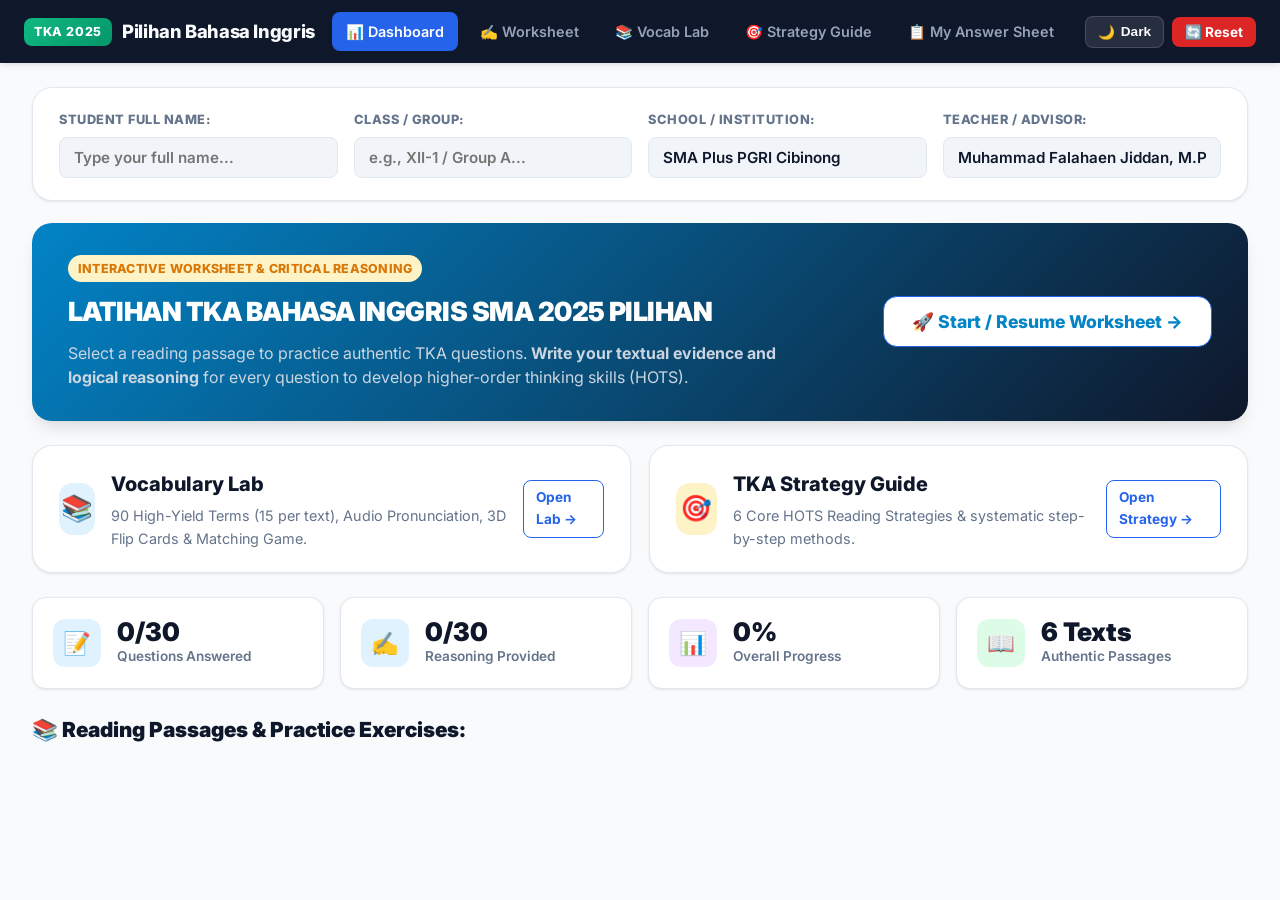
==== commit 8ee4c49f: "Bulletproof Release v3.1: defensive data getters, cache-busting v3.1 on HTML, robust view switching," ====
--- a/index.html
+++ b/index.html
@@ -12,7 +12,7 @@
   <link href="https://fonts.googleapis.com/css2?family=Inter:wght@400;500;600;700;800;900&family=Merriweather:ital,wght@0,300;0,400;0,700;1,300;1,400&display=swap" rel="stylesheet">
   
   <!-- Stylesheet -->
-  <link rel="stylesheet" href="style.css">
+  <link rel="stylesheet" href="style.css?v=3.1">
 </head>
 <body>
   <div class="app-container">
@@ -316,7 +316,7 @@
   </div>
 
   <!-- Scripts -->
-  <script src="data.js"></script>
-  <script src="student.js"></script>
+  <script src="data.js?v=3.1"></script>
+  <script src="student.js?v=3.1"></script>
 </body>
 </html>
--- a/style.css
+++ b/style.css
@@ -1761,3 +1761,292 @@
     break-inside: avoid;
   }
 }
+
+/* ==========================================================
+   ENHANCEMENTS FOR STUDENT MODE (TYPOGRAPHY, FLIPCARDS, STRATEGY, EVALUATION)
+   ========================================================== */
+
+/* Reading Panel Typography Styles */
+.workspace-left-panel.font-serif,
+.workspace-left-panel.font-serif .reading-paragraph,
+.workspace-left-panel.font-serif .reading-text {
+  font-family: 'Merriweather', Georgia, serif !important;
+}
+
+.workspace-left-panel.font-sans,
+.workspace-left-panel.font-sans .reading-paragraph,
+.workspace-left-panel.font-sans .reading-text {
+  font-family: 'Inter', -apple-system, sans-serif !important;
+}
+
+.workspace-left-panel.size-sm .reading-paragraph { font-size: 0.95rem !important; line-height: 1.6 !important; }
+.workspace-left-panel.size-normal .reading-paragraph { font-size: 1.1rem !important; line-height: 1.8 !important; }
+.workspace-left-panel.size-md .reading-paragraph { font-size: 1.25rem !important; line-height: 1.85 !important; }
+.workspace-left-panel.size-lg .reading-paragraph { font-size: 1.4rem !important; line-height: 1.9 !important; }
+
+/* Enhanced 3D Flipcards */
+.flip-cards-grid {
+  display: grid;
+  grid-template-columns: repeat(auto-fit, minmax(300px, 1fr));
+  gap: 22px;
+  perspective: 1200px;
+  margin-top: 18px;
+}
+
+.flip-card-wrapper {
+  height: 330px;
+  position: relative;
+}
+
+.flip-card-inner {
+  position: relative;
+  width: 100%;
+  height: 100%;
+  text-align: left;
+  transition: transform 0.6s cubic-bezier(0.34, 1.56, 0.64, 1);
+  transform-style: preserve-3d;
+  cursor: pointer;
+  border-radius: 18px;
+}
+
+.flip-card-inner.flipped {
+  transform: rotateY(180deg);
+}
+
+.flip-card-front, .flip-card-back {
+  position: absolute;
+  width: 100%;
+  height: 100%;
+  -webkit-backface-visibility: hidden;
+  backface-visibility: hidden;
+  border-radius: 18px;
+  padding: 24px;
+  box-shadow: 0 8px 24px rgba(0,0,0,0.06);
+  border: 1.5px solid var(--border-color);
+  display: flex;
+  flex-direction: column;
+  justify-content: space-between;
+}
+
+.flip-card-front {
+  background: var(--bg-card);
+  border-top: 5px solid var(--academic-blue);
+}
+
+.flip-card-back {
+  background: var(--bg-card-alt);
+  transform: rotateY(180deg);
+  border-top: 5px solid var(--accent-green);
+  overflow-y: auto;
+}
+
+.flip-card-front:hover {
+  border-color: var(--academic-blue);
+  box-shadow: 0 12px 30px rgba(37, 99, 235, 0.15);
+}
+
+.vocab-pos-badge {
+  font-size: 0.78rem;
+  font-weight: 800;
+  background: var(--accent-cyan-light);
+  color: var(--academic-blue);
+  padding: 4px 10px;
+  border-radius: 9999px;
+  text-transform: uppercase;
+  letter-spacing: 0.05em;
+}
+
+.btn-tts-speaker {
+  background: var(--bg-card-alt);
+  border: 1px solid var(--border-color);
+  color: var(--text-main);
+  padding: 6px 12px;
+  border-radius: 8px;
+  font-size: 0.88rem;
+  font-weight: 700;
+  cursor: pointer;
+  display: inline-flex;
+  align-items: center;
+  gap: 6px;
+  transition: all 0.2s ease;
+}
+
+.btn-tts-speaker:hover {
+  background: var(--academic-blue);
+  color: white;
+  transform: scale(1.05);
+}
+
+.btn-tts-speaker.speaking {
+  animation: pulseSpeaking 1s infinite alternate;
+  background: #10b981;
+  color: white;
+}
+
+@keyframes pulseSpeaking {
+  from { transform: scale(1); }
+  to { transform: scale(1.08); box-shadow: 0 0 12px rgba(16, 185, 129, 0.6); }
+}
+
+.flip-card-word {
+  font-size: 1.65rem;
+  font-weight: 900;
+  color: var(--text-main);
+  line-height: 1.25;
+  margin: 10px 0 6px 0;
+}
+
+.flip-card-phonetic {
+  font-size: 1.05rem;
+  color: var(--text-muted);
+  font-family: var(--font-serif);
+  font-style: italic;
+  margin-bottom: 12px;
+}
+
+.flip-hint-badge {
+  display: inline-flex;
+  align-items: center;
+  gap: 6px;
+  font-size: 0.82rem;
+  font-weight: 700;
+  color: var(--academic-blue);
+  background: var(--accent-cyan-light);
+  padding: 6px 12px;
+  border-radius: 8px;
+  width: fit-content;
+}
+
+/* Strategy Cards Improvement */
+.strategy-grid {
+  display: grid;
+  grid-template-columns: repeat(auto-fit, minmax(360px, 1fr));
+  gap: 24px;
+  margin-top: 20px;
+}
+
+.strategy-card-improved {
+  background: var(--bg-card);
+  border-radius: 16px;
+  padding: 26px;
+  border: 1px solid var(--border-color);
+  box-shadow: 0 4px 14px rgba(0,0,0,0.05);
+  display: flex;
+  flex-direction: column;
+  justify-content: space-between;
+  gap: 16px;
+}
+
+.strategy-badge-pill {
+  display: inline-block;
+  background: linear-gradient(135deg, #0284c7, #2563eb);
+  color: white;
+  font-size: 0.82rem;
+  font-weight: 800;
+  padding: 5px 12px;
+  border-radius: 9999px;
+  letter-spacing: 0.04em;
+  text-transform: uppercase;
+}
+
+.strategy-card-title {
+  font-size: 1.35rem;
+  font-weight: 900;
+  color: var(--text-main);
+  margin-top: 8px;
+  line-height: 1.3;
+}
+
+.strategy-card-desc {
+  font-size: 1rem;
+  color: var(--text-secondary);
+  line-height: 1.6;
+}
+
+.strategy-steps-box {
+  background: var(--bg-card-alt);
+  border-radius: 12px;
+  padding: 16px 18px;
+  border: 1px solid var(--border-color);
+}
+
+.strategy-steps-title {
+  font-size: 0.92rem;
+  font-weight: 800;
+  color: var(--academic-blue);
+  margin-bottom: 8px;
+}
+
+.strategy-step-item {
+  font-size: 0.95rem;
+  color: var(--text-main);
+  line-height: 1.55;
+  margin-bottom: 6px;
+}
+
+.strategy-trap-box {
+  background: #fef2f2;
+  border-radius: 12px;
+  padding: 14px 16px;
+  border: 1px solid #fecaca;
+  color: #991b1b;
+}
+
+[data-theme="dark"] .strategy-trap-box {
+  background: #450a0a;
+  border-color: #7f1d1d;
+  color: #fca5a5;
+}
+
+/* Manual Self-Evaluation in My Answer Sheet */
+.eval-btn-group {
+  display: flex;
+  align-items: center;
+  gap: 8px;
+  flex-wrap: wrap;
+}
+
+.btn-eval {
+  padding: 6px 12px;
+  border-radius: 8px;
+  font-size: 0.85rem;
+  font-weight: 800;
+  cursor: pointer;
+  border: 1.5px solid var(--border-color);
+  background: var(--bg-card);
+  color: var(--text-muted);
+  transition: all 0.2s ease;
+  display: inline-flex;
+  align-items: center;
+  gap: 4px;
+}
+
+.btn-eval:hover {
+  transform: translateY(-1px);
+}
+
+.btn-eval.correct.active {
+  background: #10b981 !important;
+  color: white !important;
+  border-color: #059669 !important;
+  box-shadow: 0 2px 8px rgba(16, 185, 129, 0.4);
+}
+
+.btn-eval.incorrect.active {
+  background: #ef4444 !important;
+  color: white !important;
+  border-color: #dc2626 !important;
+  box-shadow: 0 2px 8px rgba(239, 68, 68, 0.4);
+}
+
+.eval-score-card {
+  background: linear-gradient(135deg, #1e293b, #0f172a);
+  color: white;
+  border-radius: 16px;
+  padding: 24px;
+  margin-bottom: 24px;
+  display: grid;
+  grid-template-columns: repeat(auto-fit, minmax(180px, 1fr));
+  gap: 16px;
+  align-items: center;
+}
